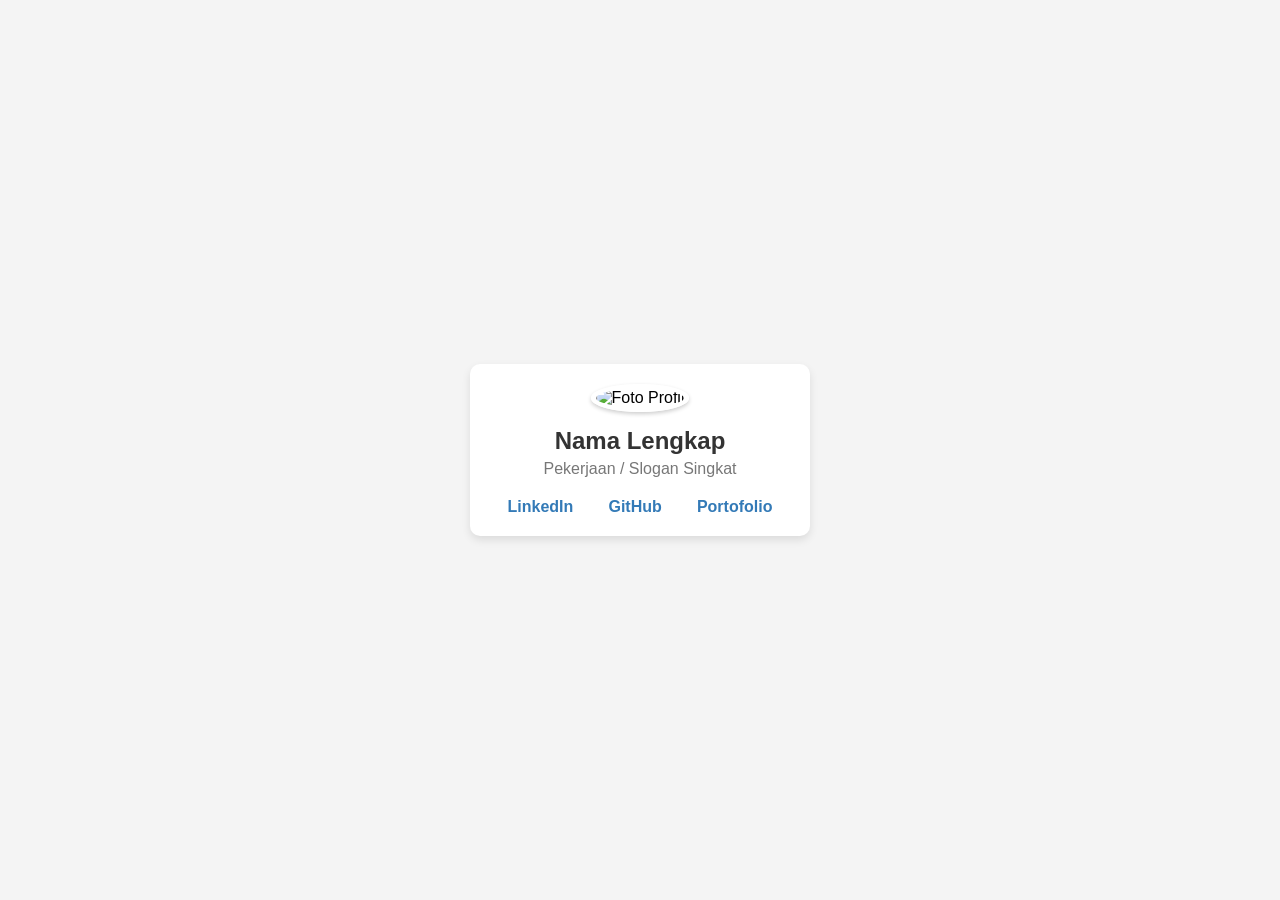
==== profil.html @ 672d4a8f "first commit" ====
<!DOCTYPE html>
<html lang="id">
<head>
    <meta charset="UTF-8">
    <meta name="viewport" content="width=device-width, initial-scale=1.0">
    <title>Profil Saya</title>
    <style>
        body {
            font-family: Arial, sans-serif;
            background-color: #f4f4f4;
            display: flex;
            justify-content: center;
            align-items: center;
            height: 100vh;
            margin: 0;
        }
        .profile-container {
            background-color: #fff;
            padding: 20px;
            border-radius: 10px;
            box-shadow: 0 4px 8px rgba(0,0,0,0.1);
            text-align: center;
            width: 300px;
        }
        .profile-picture {
            width: 150px;
            height: 150px;
            border-radius: 50%;
            object-fit: cover;
            border: 5px solid #fff;
            box-shadow: 0 2px 4px rgba(0,0,0,0.2);
            margin-bottom: 15px;
        }
        h1 {
            font-size: 24px;
            color: #333;
            margin: 0;
        }
        p {
            font-size: 16px;
            color: #777;
            margin: 5px 0 20px;
        }
        .social-links {
            display: flex;
            justify-content: space-around;
            list-style: none;
            padding: 0;
            margin: 0;
        }
        .social-links li a {
            text-decoration: none;
            color: #337ab7;
            font-weight: bold;
        }
    </style>
</head>
<body>

    <div class="profile-container">
        <!-- Foto Profil Anda -->
        <img src="image_5ed8dd.jpg" alt="Foto Profil" class="profile-picture">

        <!-- Informasi Profil (Silakan edit sesuai keinginan) -->
        <h1>Nama Lengkap</h1>
        <p>Pekerjaan / Slogan Singkat</p>

        <!-- Tautan Sosial Media (Opsional, silakan hapus jika tidak perlu) -->
        <ul class="social-links">
            <li><a href="#">LinkedIn</a></li>
            <li><a href="#">GitHub</a></li>
            <li><a href="#">Portofolio</a></li>
        </ul>
    </div>

</body>
</html>
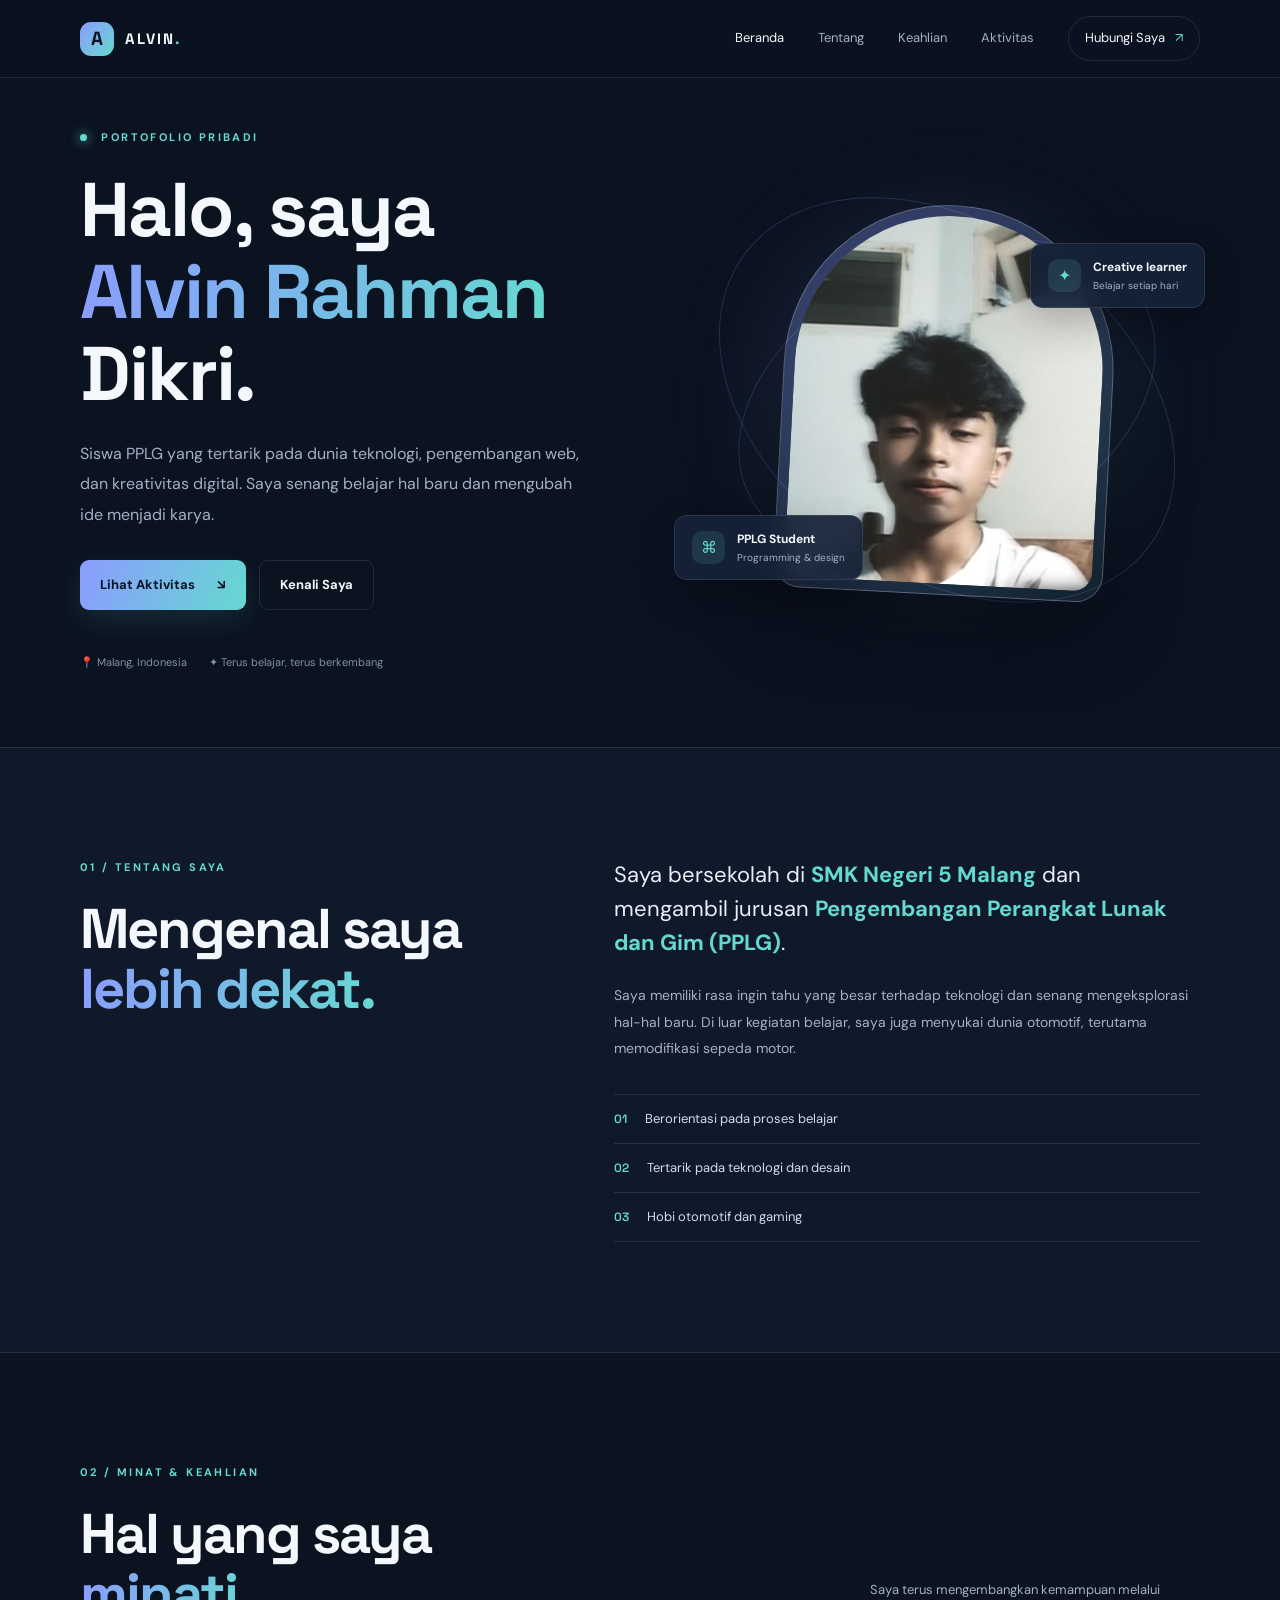
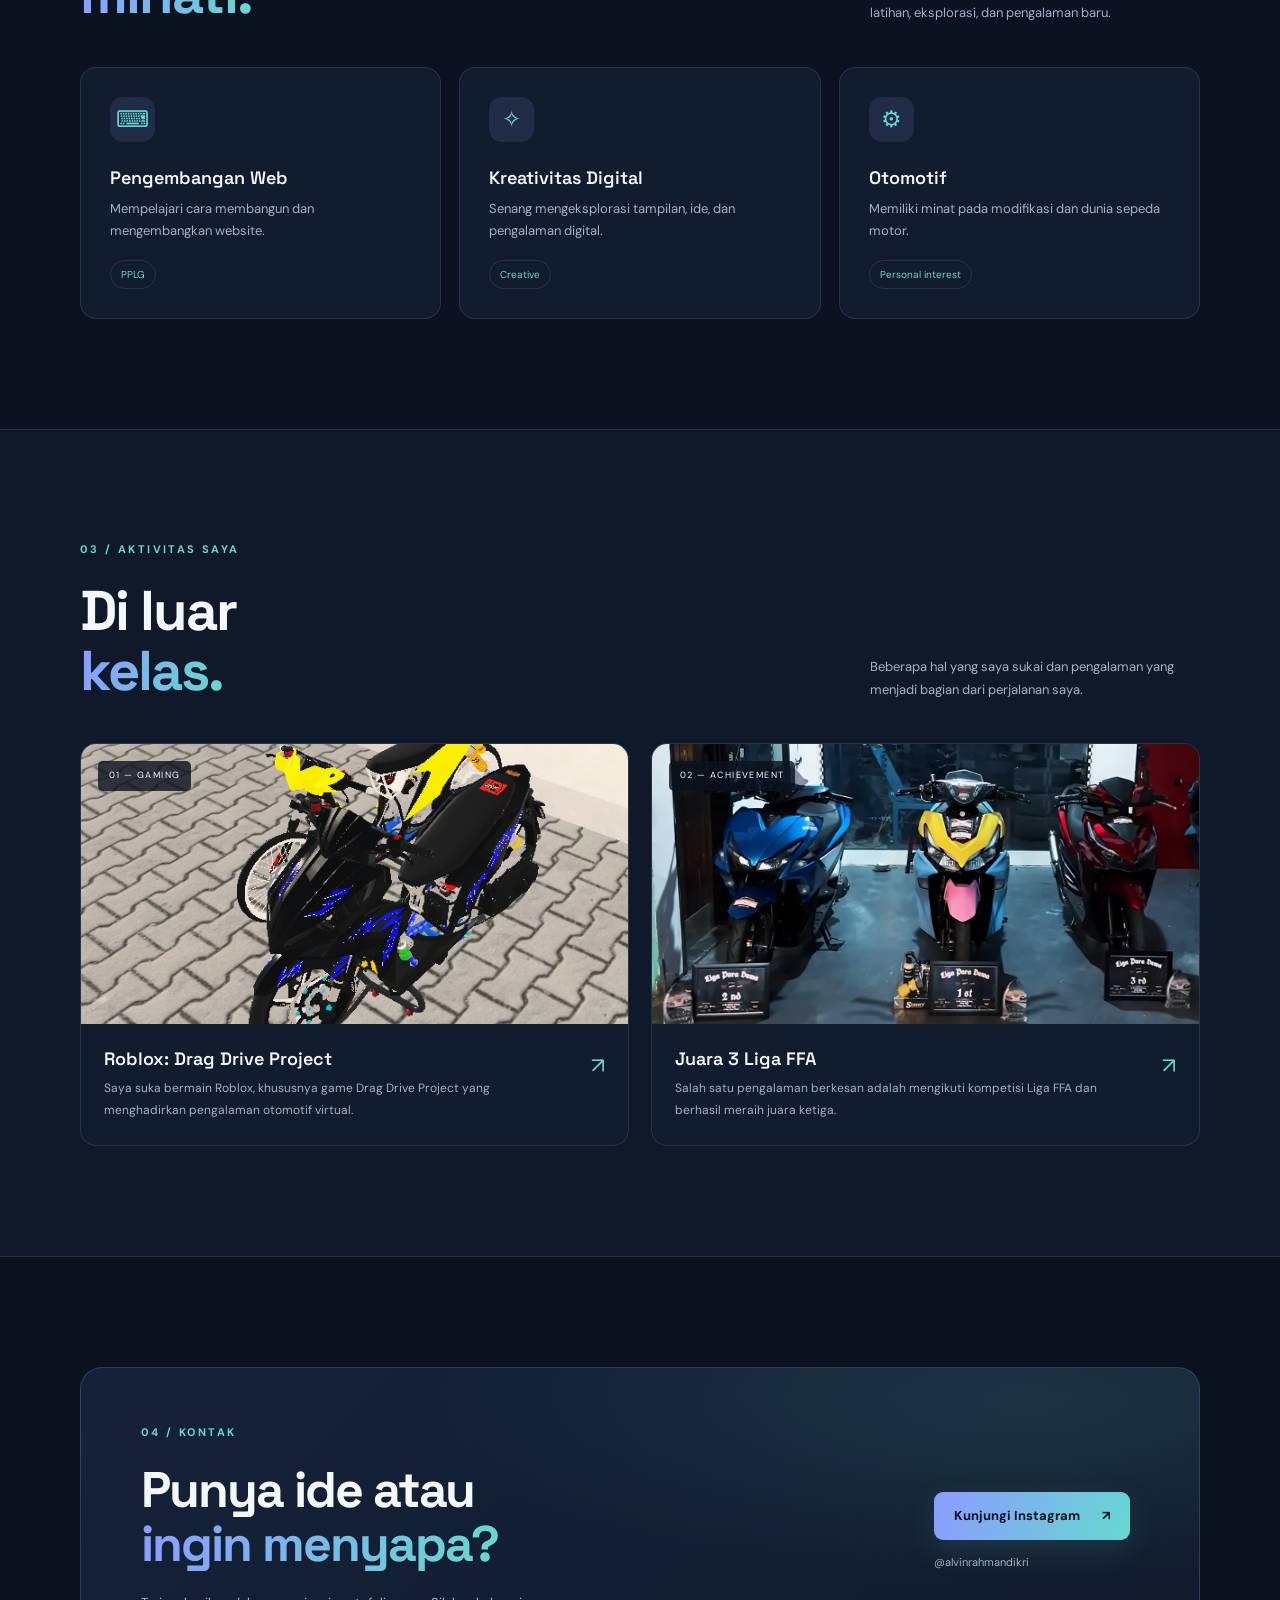
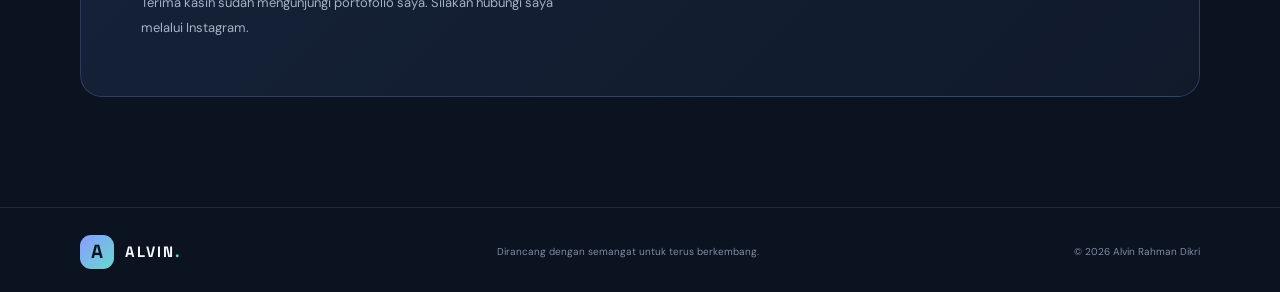
==== commit 2372d75c: "Update profil.html" ====
--- a/profil.html
+++ b/profil.html
@@ -1,77 +1 @@
-<!DOCTYPE html>
-<html lang="id">
-<head>
-    <meta charset="UTF-8">
-    <meta name="viewport" content="width=device-width, initial-scale=1.0">
-    <title>Profil Saya</title>
-    <style>
-        body {
-            font-family: Arial, sans-serif;
-            background-color: #f4f4f4;
-            display: flex;
-            justify-content: center;
-            align-items: center;
-            height: 100vh;
-            margin: 0;
-        }
-        .profile-container {
-            background-color: #fff;
-            padding: 20px;
-            border-radius: 10px;
-            box-shadow: 0 4px 8px rgba(0,0,0,0.1);
-            text-align: center;
-            width: 300px;
-        }
-        .profile-picture {
-            width: 150px;
-            height: 150px;
-            border-radius: 50%;
-            object-fit: cover;
-            border: 5px solid #fff;
-            box-shadow: 0 2px 4px rgba(0,0,0,0.2);
-            margin-bottom: 15px;
-        }
-        h1 {
-            font-size: 24px;
-            color: #333;
-            margin: 0;
-        }
-        p {
-            font-size: 16px;
-            color: #777;
-            margin: 5px 0 20px;
-        }
-        .social-links {
-            display: flex;
-            justify-content: space-around;
-            list-style: none;
-            padding: 0;
-            margin: 0;
-        }
-        .social-links li a {
-            text-decoration: none;
-            color: #337ab7;
-            font-weight: bold;
-        }
-    </style>
-</head>
-<body>
-
-    <div class="profile-container">
-        <!-- Foto Profil Anda -->
-        <img src="image_5ed8dd.jpg" alt="Foto Profil" class="profile-picture">
-
-        <!-- Informasi Profil (Silakan edit sesuai keinginan) -->
-        <h1>Nama Lengkap</h1>
-        <p>Pekerjaan / Slogan Singkat</p>
-
-        <!-- Tautan Sosial Media (Opsional, silakan hapus jika tidak perlu) -->
-        <ul class="social-links">
-            <li><a href="#">LinkedIn</a></li>
-            <li><a href="#">GitHub</a></li>
-            <li><a href="#">Portofolio</a></li>
-        </ul>
-    </div>
-
-</body>
-</html>+<!doctype html><html lang="id"><head><meta charset="utf-8"><meta name="viewport" content="width=device-width,initial-scale=1"><meta http-equiv="refresh" content="0;url=index.html#about"><title>Profil Alvin Rahman Dikri</title></head><body><p>Mengarahkan ke <a href="index.html#about">portofolio Alvin Rahman Dikri</a>…</p></body></html>
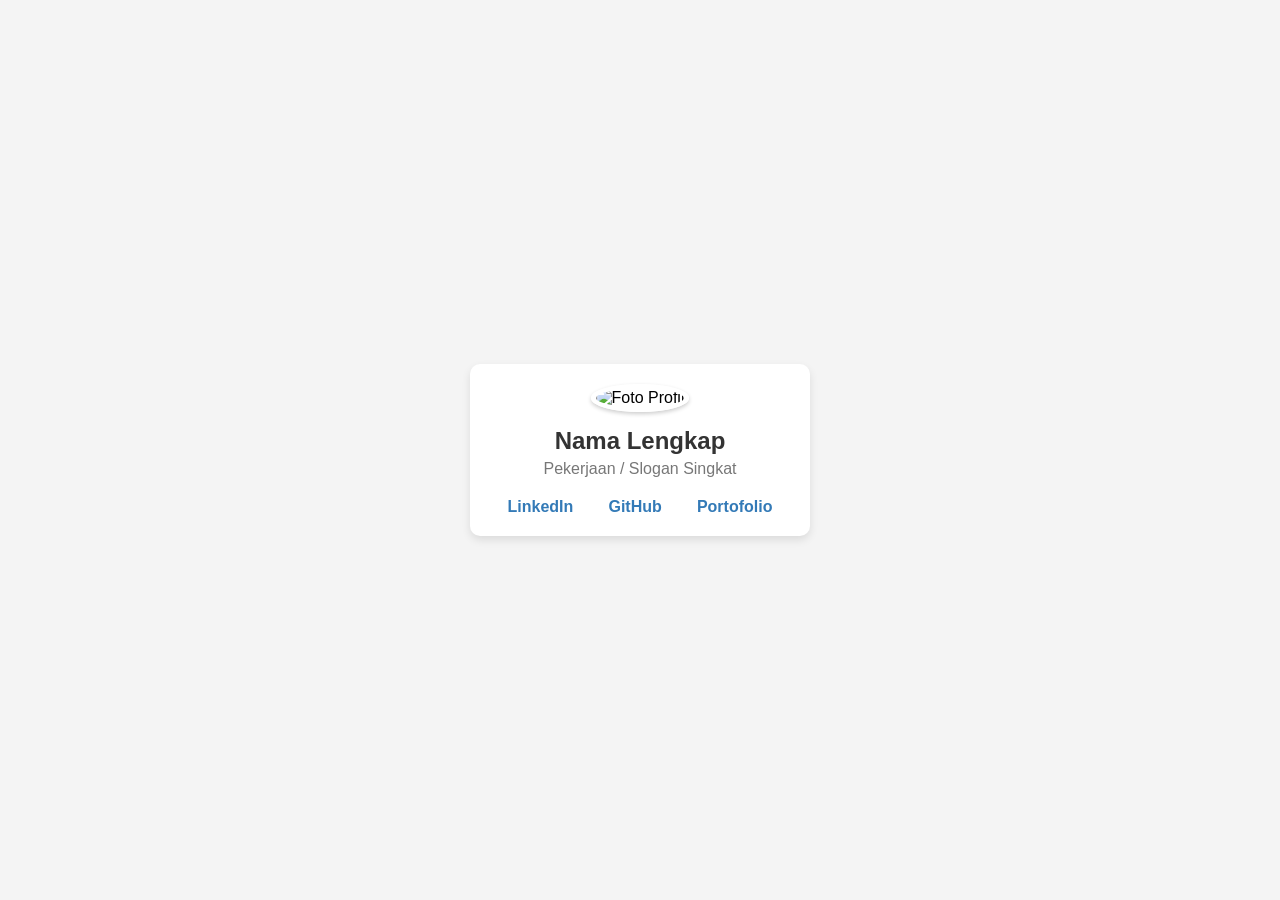
==== commit a0c1c7f4: "Update profil.html" ====
--- a/profil.html
+++ b/profil.html
@@ -1 +1,77 @@
-<!doctype html><html lang="id"><head><meta charset="utf-8"><meta name="viewport" content="width=device-width,initial-scale=1"><meta http-equiv="refresh" content="0;url=index.html#about"><title>Profil Alvin Rahman Dikri</title></head><body><p>Mengarahkan ke <a href="index.html#about">portofolio Alvin Rahman Dikri</a>…</p></body></html>
+<!DOCTYPE html>
+<html lang="id">
+<head>
+    <meta charset="UTF-8">
+    <meta name="viewport" content="width=device-width, initial-scale=1.0">
+    <title>Profil Saya</title>
+    <style>
+        body {
+            font-family: Arial, sans-serif;
+            background-color: #f4f4f4;
+            display: flex;
+            justify-content: center;
+            align-items: center;
+            height: 100vh;
+            margin: 0;
+        }
+        .profile-container {
+            background-color: #fff;
+            padding: 20px;
+            border-radius: 10px;
+            box-shadow: 0 4px 8px rgba(0,0,0,0.1);
+            text-align: center;
+            width: 300px;
+        }
+        .profile-picture {
+            width: 150px;
+            height: 150px;
+            border-radius: 50%;
+            object-fit: cover;
+            border: 5px solid #fff;
+            box-shadow: 0 2px 4px rgba(0,0,0,0.2);
+            margin-bottom: 15px;
+        }
+        h1 {
+            font-size: 24px;
+            color: #333;
+            margin: 0;
+        }
+        p {
+            font-size: 16px;
+            color: #777;
+            margin: 5px 0 20px;
+        }
+        .social-links {
+            display: flex;
+            justify-content: space-around;
+            list-style: none;
+            padding: 0;
+            margin: 0;
+        }
+        .social-links li a {
+            text-decoration: none;
+            color: #337ab7;
+            font-weight: bold;
+        }
+    </style>
+</head>
+<body>
+
+    <div class="profile-container">
+        <!-- Foto Profil Anda -->
+        <img src="image_5ed8dd.jpg" alt="Foto Profil" class="profile-picture">
+
+        <!-- Informasi Profil (Silakan edit sesuai keinginan) -->
+        <h1>Nama Lengkap</h1>
+        <p>Pekerjaan / Slogan Singkat</p>
+
+        <!-- Tautan Sosial Media (Opsional, silakan hapus jika tidak perlu) -->
+        <ul class="social-links">
+            <li><a href="#">LinkedIn</a></li>
+            <li><a href="#">GitHub</a></li>
+            <li><a href="#">Portofolio</a></li>
+        </ul>
+    </div>
+
+</body>
+</html>
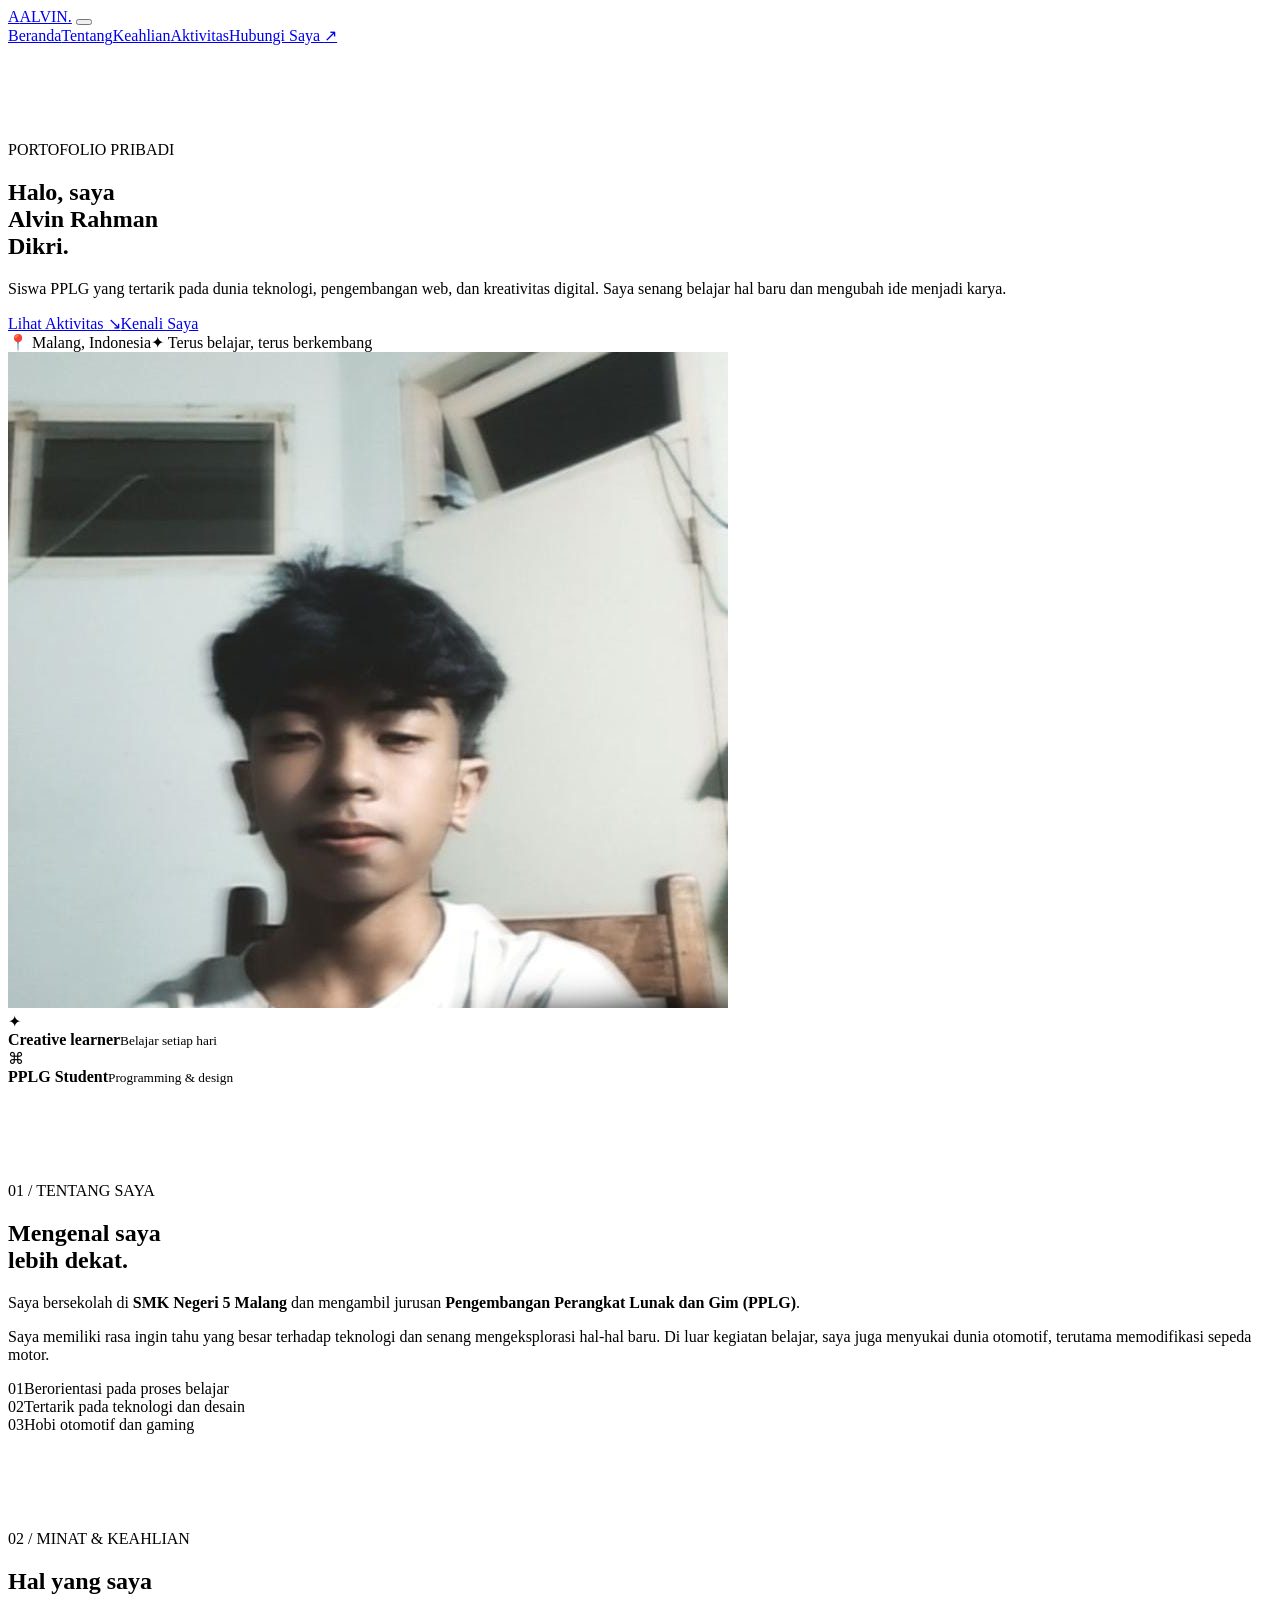
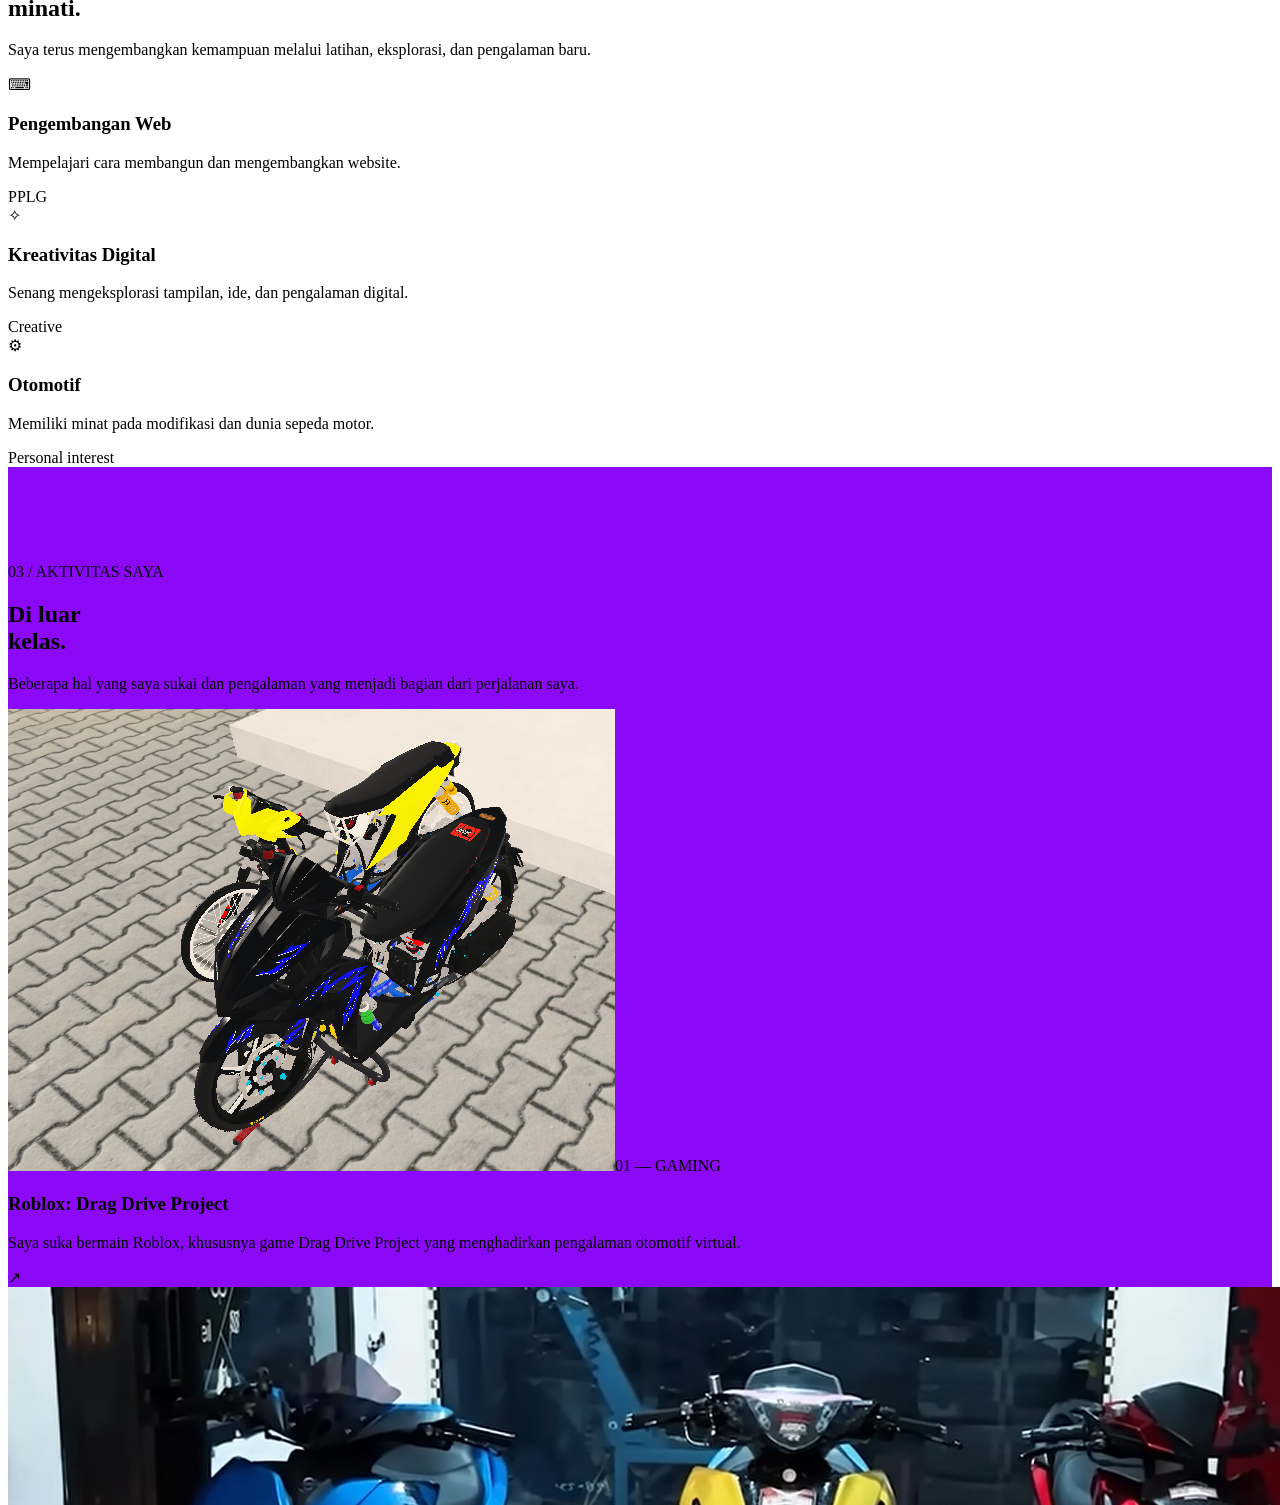
==== commit b2638222: "Update profil.html" ====
--- a/profil.html
+++ b/profil.html
@@ -1,77 +1 @@
-<!DOCTYPE html>
-<html lang="id">
-<head>
-    <meta charset="UTF-8">
-    <meta name="viewport" content="width=device-width, initial-scale=1.0">
-    <title>Profil Saya</title>
-    <style>
-        body {
-            font-family: Arial, sans-serif;
-            background-color: #f4f4f4;
-            display: flex;
-            justify-content: center;
-            align-items: center;
-            height: 100vh;
-            margin: 0;
-        }
-        .profile-container {
-            background-color: #fff;
-            padding: 20px;
-            border-radius: 10px;
-            box-shadow: 0 4px 8px rgba(0,0,0,0.1);
-            text-align: center;
-            width: 300px;
-        }
-        .profile-picture {
-            width: 150px;
-            height: 150px;
-            border-radius: 50%;
-            object-fit: cover;
-            border: 5px solid #fff;
-            box-shadow: 0 2px 4px rgba(0,0,0,0.2);
-            margin-bottom: 15px;
-        }
-        h1 {
-            font-size: 24px;
-            color: #333;
-            margin: 0;
-        }
-        p {
-            font-size: 16px;
-            color: #777;
-            margin: 5px 0 20px;
-        }
-        .social-links {
-            display: flex;
-            justify-content: space-around;
-            list-style: none;
-            padding: 0;
-            margin: 0;
-        }
-        .social-links li a {
-            text-decoration: none;
-            color: #337ab7;
-            font-weight: bold;
-        }
-    </style>
-</head>
-<body>
-
-    <div class="profile-container">
-        <!-- Foto Profil Anda -->
-        <img src="image_5ed8dd.jpg" alt="Foto Profil" class="profile-picture">
-
-        <!-- Informasi Profil (Silakan edit sesuai keinginan) -->
-        <h1>Nama Lengkap</h1>
-        <p>Pekerjaan / Slogan Singkat</p>
-
-        <!-- Tautan Sosial Media (Opsional, silakan hapus jika tidak perlu) -->
-        <ul class="social-links">
-            <li><a href="#">LinkedIn</a></li>
-            <li><a href="#">GitHub</a></li>
-            <li><a href="#">Portofolio</a></li>
-        </ul>
-    </div>
-
-</body>
-</html>
+<!doctype html><html lang="id"><head><meta charset="utf-8"><meta name="viewport" content="width=device-width,initial-scale=1"><meta http-equiv="refresh" content="0;url=index.html#about"><title>Profil Alvin Rahman Dikri</title></head><body><p>Mengarahkan ke <a href="index.html#about">portofolio Alvin Rahman Dikri</a>…</p></body></html>
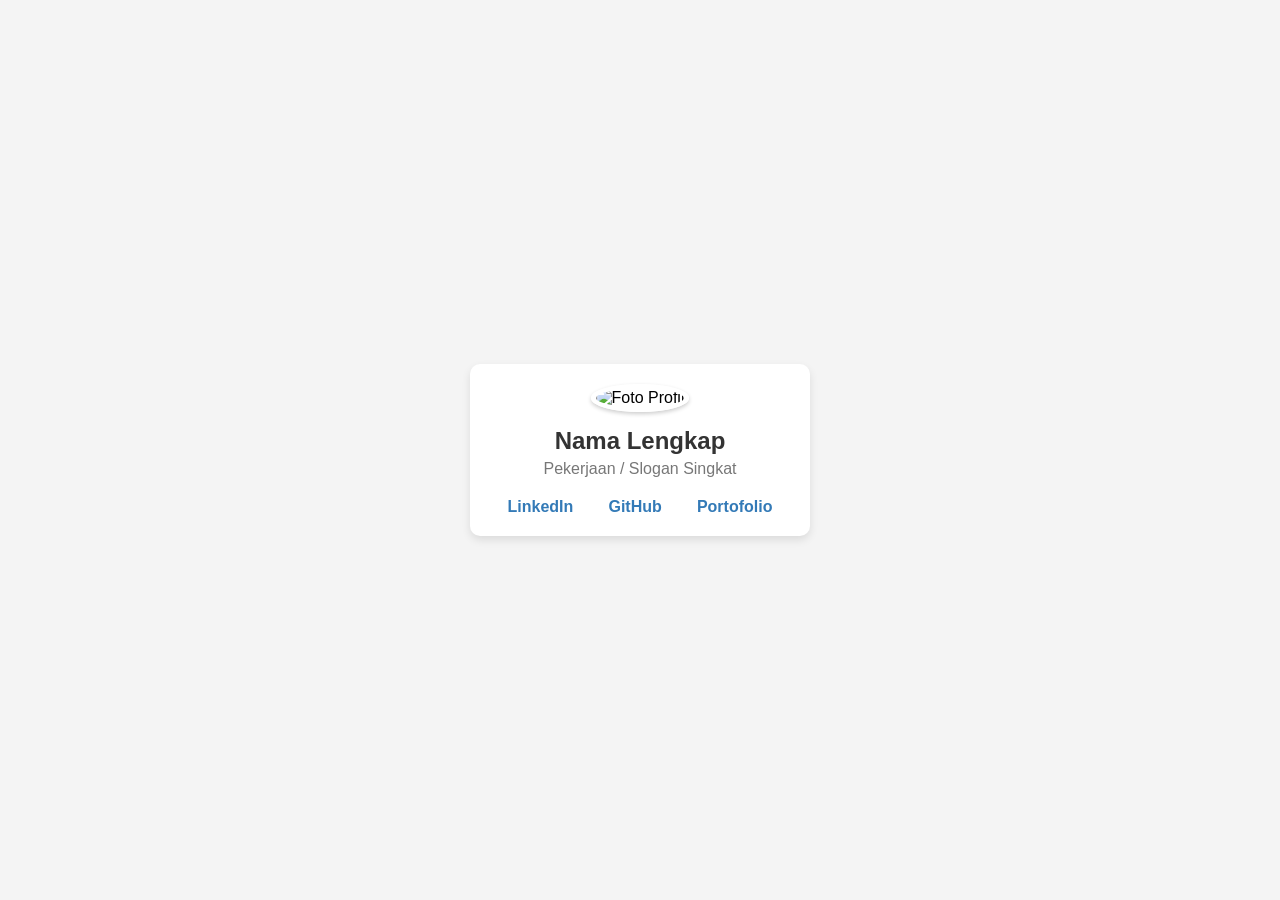
==== commit 1d885efd: "Update profil.html" ====
--- a/profil.html
+++ b/profil.html
@@ -1 +1,77 @@
-<!doctype html><html lang="id"><head><meta charset="utf-8"><meta name="viewport" content="width=device-width,initial-scale=1"><meta http-equiv="refresh" content="0;url=index.html#about"><title>Profil Alvin Rahman Dikri</title></head><body><p>Mengarahkan ke <a href="index.html#about">portofolio Alvin Rahman Dikri</a>…</p></body></html>
+<!DOCTYPE html>
+<html lang="id">
+<head>
+    <meta charset="UTF-8">
+    <meta name="viewport" content="width=device-width, initial-scale=1.0">
+    <title>Profil Saya</title>
+    <style>
+        body {
+            font-family: Arial, sans-serif;
+            background-color: #f4f4f4;
+            display: flex;
+            justify-content: center;
+            align-items: center;
+            height: 100vh;
+            margin: 0;
+        }
+        .profile-container {
+            background-color: #fff;
+            padding: 20px;
+            border-radius: 10px;
+            box-shadow: 0 4px 8px rgba(0,0,0,0.1);
+            text-align: center;
+            width: 300px;
+        }
+        .profile-picture {
+            width: 150px;
+            height: 150px;
+            border-radius: 50%;
+            object-fit: cover;
+            border: 5px solid #fff;
+            box-shadow: 0 2px 4px rgba(0,0,0,0.2);
+            margin-bottom: 15px;
+        }
+        h1 {
+            font-size: 24px;
+            color: #333;
+            margin: 0;
+        }
+        p {
+            font-size: 16px;
+            color: #777;
+            margin: 5px 0 20px;
+        }
+        .social-links {
+            display: flex;
+            justify-content: space-around;
+            list-style: none;
+            padding: 0;
+            margin: 0;
+        }
+        .social-links li a {
+            text-decoration: none;
+            color: #337ab7;
+            font-weight: bold;
+        }
+    </style>
+</head>
+<body>
+
+    <div class="profile-container">
+        <!-- Foto Profil Anda -->
+        <img src="image_5ed8dd.jpg" alt="Foto Profil" class="profile-picture">
+
+        <!-- Informasi Profil (Silakan edit sesuai keinginan) -->
+        <h1>Nama Lengkap</h1>
+        <p>Pekerjaan / Slogan Singkat</p>
+
+        <!-- Tautan Sosial Media (Opsional, silakan hapus jika tidak perlu) -->
+        <ul class="social-links">
+            <li><a href="#">LinkedIn</a></li>
+            <li><a href="#">GitHub</a></li>
+            <li><a href="#">Portofolio</a></li>
+        </ul>
+    </div>
+
+</body>
+</html>
